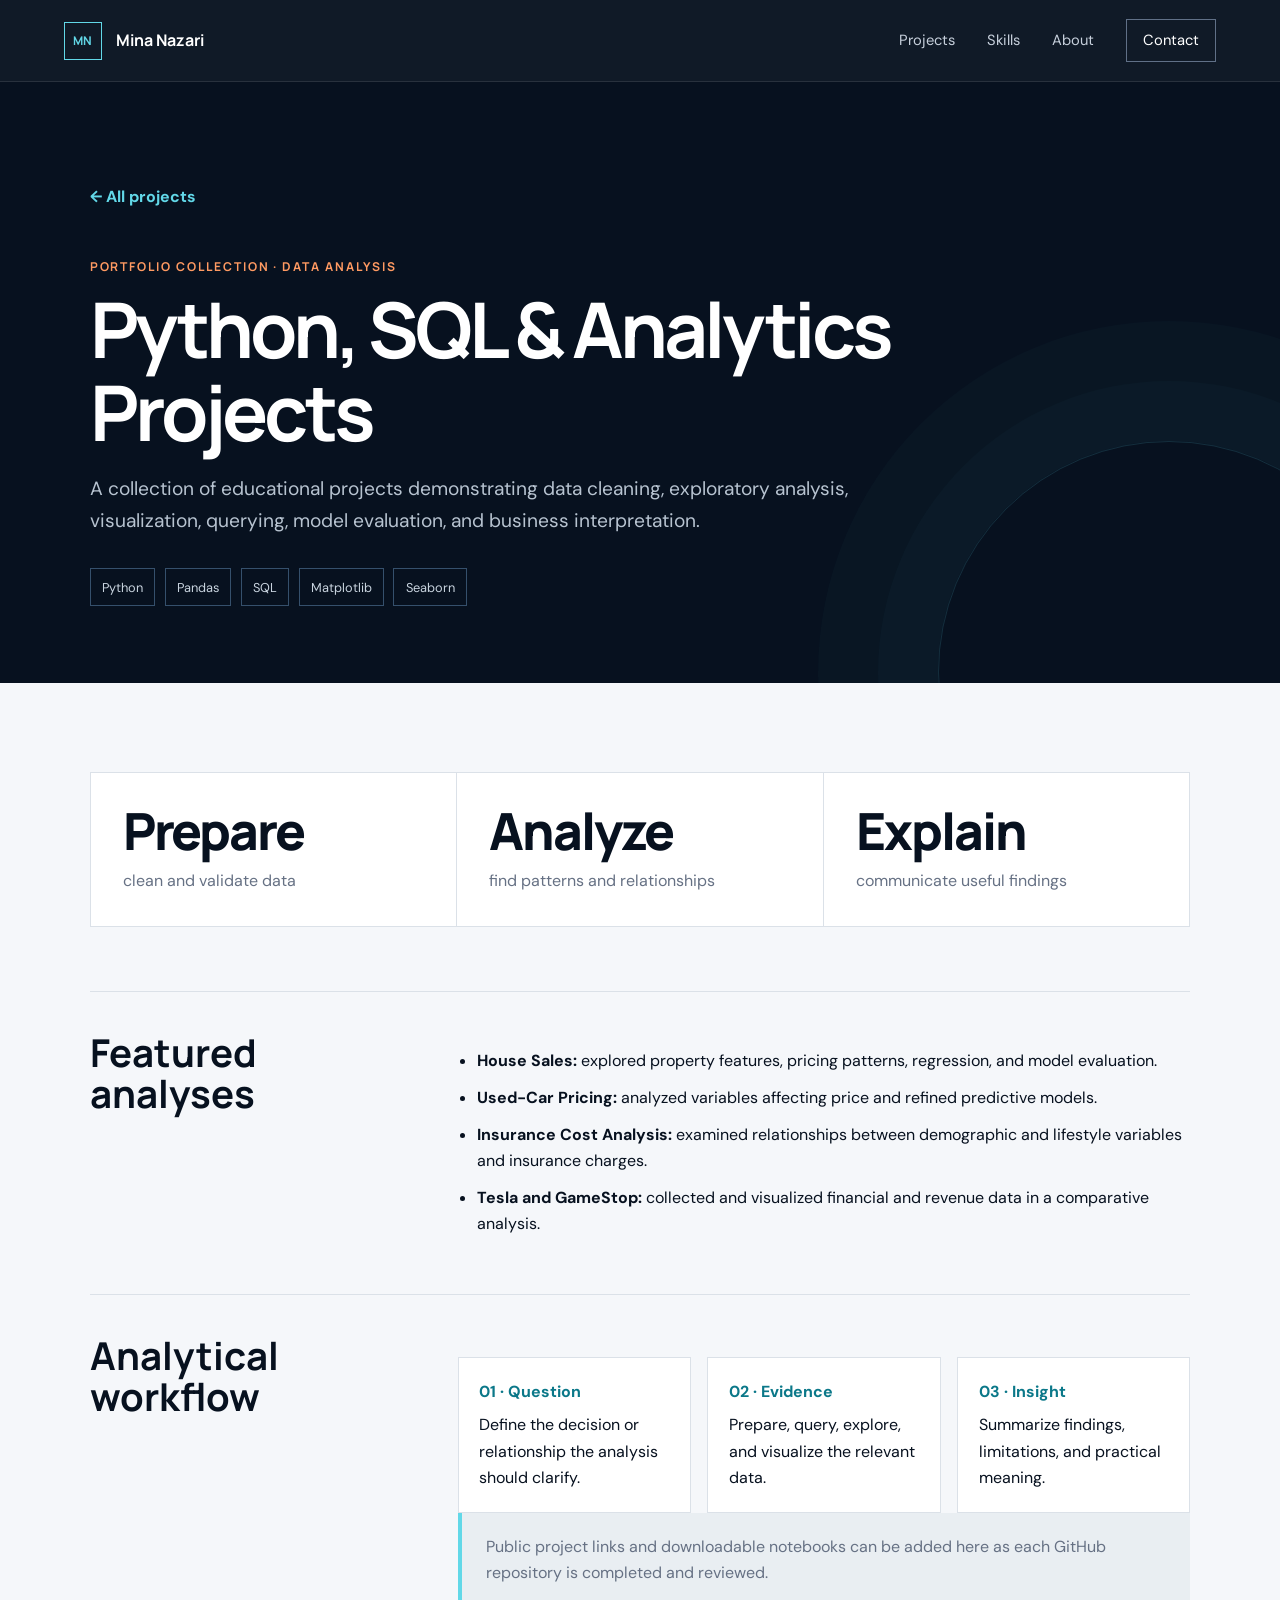
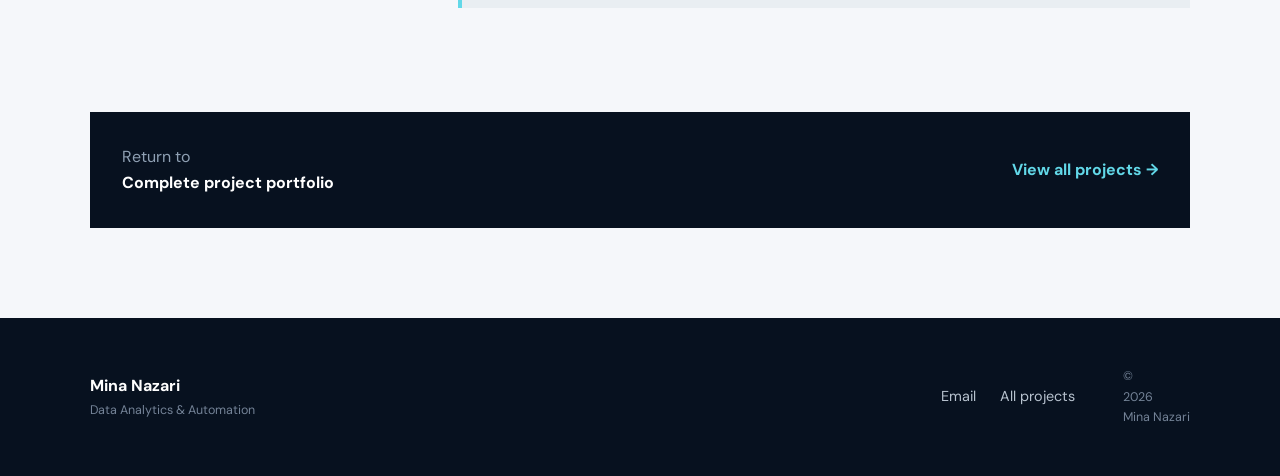
==== projects/data-analytics.html @ 059c9723 "Add files via upload" ====
<!doctype html><html lang="en"><head><meta charset="utf-8"><meta name="viewport" content="width=device-width,initial-scale=1"><meta name="description" content="Python, SQL and data analytics portfolio projects by Mina Nazari."><title>Data Analytics Projects | Mina Nazari</title><link rel="preconnect" href="https://fonts.googleapis.com"><link rel="preconnect" href="https://fonts.gstatic.com" crossorigin><link href="https://fonts.googleapis.com/css2?family=DM+Sans:wght@400;500;600;700&family=Manrope:wght@500;600;700;800&display=swap" rel="stylesheet"><link rel="stylesheet" href="../styles.css"></head>
<body class="project-page"><a class="skip-link" href="#main">Skip to content</a><header class="site-header"><a class="brand" href="../index.html"><span class="brand-mark">MN</span><span>Mina Nazari</span></a><button class="menu-button" aria-expanded="false" aria-controls="primary-nav">Menu</button><nav id="primary-nav"><a href="../index.html#work">Projects</a><a href="../index.html#skills">Skills</a><a href="../index.html#about">About</a><a class="nav-cta" href="mailto:minanazari@gmail.com">Contact</a></nav></header>
<main id="main"><section class="project-hero"><a class="back-link" href="../index.html#work">← All projects</a><p class="project-kicker">Portfolio collection · Data analysis</p><h1>Python, SQL & Analytics Projects</h1><p class="project-summary">A collection of educational projects demonstrating data cleaning, exploratory analysis, visualization, querying, model evaluation, and business interpretation.</p><div class="project-tags"><span>Python</span><span>Pandas</span><span>SQL</span><span>Matplotlib</span><span>Seaborn</span></div></section>
<div class="case-body"><section class="metric-row"><div class="metric"><strong>Prepare</strong><span>clean and validate data</span></div><div class="metric"><strong>Analyze</strong><span>find patterns and relationships</span></div><div class="metric"><strong>Explain</strong><span>communicate useful findings</span></div></section>
<section class="case-grid"><h2>Featured analyses</h2><div class="case-copy"><ul><li><strong>House Sales:</strong> explored property features, pricing patterns, regression, and model evaluation.</li><li><strong>Used-Car Pricing:</strong> analyzed variables affecting price and refined predictive models.</li><li><strong>Insurance Cost Analysis:</strong> examined relationships between demographic and lifestyle variables and insurance charges.</li><li><strong>Tesla and GameStop:</strong> collected and visualized financial and revenue data in a comparative analysis.</li></ul></div></section>
<section class="case-grid"><h2>Analytical workflow</h2><div class="case-copy"><div class="process-steps"><div><strong>01 · Question</strong>Define the decision or relationship the analysis should clarify.</div><div><strong>02 · Evidence</strong>Prepare, query, explore, and visualize the relevant data.</div><div><strong>03 · Insight</strong>Summarize findings, limitations, and practical meaning.</div></div><p class="privacy-note">Public project links and downloadable notebooks can be added here as each GitHub repository is completed and reviewed.</p></div></section>
<div class="next-project"><div><p>Return to</p><strong>Complete project portfolio</strong></div><a href="../index.html#work">View all projects →</a></div></div></main><footer class="project-footer"><div><strong>Mina Nazari</strong><span>Data Analytics & Automation</span></div><div class="footer-links"><a href="mailto:minanazari@gmail.com">Email</a><a href="../index.html#work">All projects</a></div><p>© <span id="year"></span> Mina Nazari</p></footer><script src="../script.js"></script></body></html>
---- styles.css ----
:root{--ink:#07111f;--ink-2:#0c1b2e;--paper:#f5f7fa;--white:#fff;--cyan:#62d8e8;--orange:#ff9a62;--muted:#667184;--line:#dbe1e8;--display:"Manrope",sans-serif;--body:"DM Sans",sans-serif}
*{box-sizing:border-box}html{scroll-behavior:smooth}body{margin:0;background:var(--paper);color:var(--ink);font:400 1rem/1.65 var(--body);overflow-x:hidden}a{color:inherit}button{font:inherit}.skip-link{position:fixed;top:-80px;left:1rem;background:#fff;padding:.75rem 1rem;z-index:100}.skip-link:focus{top:1rem}.site-header{height:82px;display:flex;align-items:center;justify-content:space-between;padding:0 clamp(1.25rem,5vw,5.5rem);background:rgba(7,17,31,.96);color:#fff;position:sticky;top:0;z-index:20;border-bottom:1px solid rgba(255,255,255,.1)}.brand{display:flex;align-items:center;gap:.85rem;text-decoration:none;font-family:var(--display);font-weight:700}.brand-mark{display:grid;place-items:center;width:38px;height:38px;border:1px solid var(--cyan);color:var(--cyan);font-size:.75rem;letter-spacing:.08em}.site-header nav{display:flex;align-items:center;gap:2rem}.site-header nav a{text-decoration:none;font-size:.92rem;color:#c7d0dc}.site-header nav a:hover{color:#fff}.nav-cta{border:1px solid #607087;padding:.55rem 1rem;color:#fff!important}.menu-button{display:none;background:transparent;border:1px solid #617085;color:white;padding:.45rem .7rem}.hero{min-height:690px;padding:clamp(4rem,8vw,7.5rem) clamp(1.25rem,7vw,8rem);display:grid;grid-template-columns:minmax(0,1.25fr) minmax(310px,.58fr);gap:clamp(3rem,7vw,8rem);align-items:center;background:var(--ink);color:white;position:relative;isolation:isolate}.hero:before{content:"";position:absolute;inset:0;z-index:-1;background-image:linear-gradient(rgba(98,216,232,.045) 1px,transparent 1px),linear-gradient(90deg,rgba(98,216,232,.045) 1px,transparent 1px);background-size:40px 40px;mask-image:linear-gradient(90deg,#000,transparent)}.hero:after{content:"";position:absolute;width:460px;height:460px;border-radius:50%;border:1px solid rgba(98,216,232,.13);left:-230px;bottom:-270px;box-shadow:0 0 0 65px rgba(98,216,232,.025),0 0 0 130px rgba(98,216,232,.018);z-index:-1}.eyebrow{text-transform:uppercase;letter-spacing:.17em;font-weight:700;font-size:.74rem;color:#607087;margin:0 0 1.4rem}.hero .eyebrow{color:var(--cyan);display:flex;align-items:center;gap:.7rem}.hero .eyebrow span{width:28px;height:1px;background:var(--cyan)}h1,h2,h3{font-family:var(--display);line-height:1.08;margin-top:0}h1{font-size:clamp(2.8rem,5.5vw,5.5rem);letter-spacing:-.05em;margin-bottom:1.6rem;max-width:900px}h1 em{font-style:normal;color:var(--cyan)}.intro{max-width:680px;color:#aeb9c7;font-size:clamp(1.05rem,1.4vw,1.25rem);line-height:1.7}.hero-actions{display:flex;flex-wrap:wrap;gap:1rem;margin-top:2.3rem}.button{display:inline-flex;align-items:center;justify-content:center;gap:.8rem;text-decoration:none;font-weight:700;padding:.9rem 1.25rem;border:1px solid transparent;transition:.2s ease}.button.primary{background:var(--orange);color:var(--ink)}.button.primary:hover{background:#ffb087;transform:translateY(-2px)}.button.secondary{border-color:#526176;color:#fff}.button.secondary:hover{border-color:var(--cyan)}.impact-panel{background:rgba(14,31,51,.86);padding:2rem;border:1px solid #243c57;box-shadow:18px 18px 0 rgba(98,216,232,.07)}.panel-label{text-transform:uppercase;letter-spacing:.15em;color:#8290a0;font-size:.72rem;font-weight:700}.impact-number{font:800 clamp(4rem,8vw,7.4rem)/1 var(--display);letter-spacing:-.07em;color:#fff;margin:1.5rem 0 .6rem}.impact-number span{color:var(--cyan)}.impact-panel>p{color:#c6cfda;margin:0 0 1.7rem}.impact-breakdown{display:grid;grid-template-columns:1fr 1fr;border-top:1px solid #324357;border-bottom:1px solid #324357}.impact-breakdown div{padding:1rem 0}.impact-breakdown div+div{border-left:1px solid #324357;padding-left:1rem}.impact-breakdown strong,.impact-breakdown span{display:block}.impact-breakdown strong{font:700 1.3rem var(--display);color:var(--orange)}.impact-breakdown span{font-size:.75rem;color:#8d9aab}.impact-panel small{display:block;color:#6e7e91;margin-top:1rem;font-size:.7rem}.signal-bar{display:flex;justify-content:center;align-items:center;gap:clamp(.8rem,3vw,3rem);padding:1.3rem;background:var(--white);border-bottom:1px solid var(--line);font:600 .75rem var(--display);letter-spacing:.11em;text-transform:uppercase;color:#536073;white-space:nowrap;overflow:hidden}.signal-bar i{width:3px;height:3px;border-radius:50%;background:var(--orange)}.section{padding:clamp(4.5rem,8vw,8rem) clamp(1.25rem,7vw,8rem)}.section-heading{display:grid;grid-template-columns:minmax(0,1fr) minmax(280px,420px);gap:3rem;align-items:end;margin-bottom:3rem}.section-heading h2,.about-section h2{font-size:clamp(2.2rem,4vw,4rem);letter-spacing:-.045em;margin-bottom:0}.section-heading>p{color:var(--muted);margin:0}.featured-card{display:grid;grid-template-columns:1.1fr .9fr;background:var(--white);border:1px solid var(--line)}.project-content{padding:clamp(2rem,4vw,4.5rem)}.project-meta{display:flex;gap:1rem;align-items:center;text-transform:uppercase;letter-spacing:.13em;font-size:.7rem;font-weight:700;color:#738094}.project-number{color:#9ca6b4;font:600 .72rem var(--display);letter-spacing:.15em}.project-content h3{font-size:clamp(2rem,3vw,3rem);margin:1.4rem 0}.project-content>p,.project-details p{color:var(--muted)}.outcomes{list-style:none;padding:0;margin:1.6rem 0}.outcomes li{margin:.65rem 0}.outcomes span{color:#168598;margin-right:.5rem}.tags{display:flex;flex-wrap:wrap;gap:.5rem;margin-top:1.5rem}.tags span{background:#edf2f5;border:1px solid #dce5ea;padding:.35rem .65rem;font-size:.72rem;font-weight:600;color:#506073}.text-button{background:none;border:0;padding:0;margin-top:2rem;color:#086f82;font-weight:700;cursor:pointer}.text-button span{display:inline-block;margin-left:.4rem}.project-details{border-top:1px solid var(--line);margin-top:1.5rem;padding-top:.7rem}.dashboard-art{background:#0b192a;color:#fff;margin:2rem;align-self:stretch;padding:1.5rem;min-height:470px;box-shadow:0 18px 35px rgba(7,17,31,.18);display:flex;flex-direction:column}.dash-top,.chart-label{display:flex;justify-content:space-between;align-items:center;font:600 .68rem var(--display);letter-spacing:.1em;color:#8292a5}.live-dot{color:#7bddc6}.live-dot:before{content:"";display:inline-block;width:6px;height:6px;background:#7bddc6;border-radius:50%;margin-right:.4rem}.dash-metrics{display:grid;grid-template-columns:1fr 1fr;gap:1rem;margin:2rem 0}.dash-metrics div{border:1px solid #263b52;padding:1rem}.dash-metrics small,.dash-metrics span{display:block;color:#718398;font-size:.66rem}.dash-metrics strong{display:block;font:700 2.2rem var(--display);margin:.3rem 0}.dash-metrics .trend{color:var(--cyan)}.bars{height:130px;display:flex;gap:10px;align-items:end;border-bottom:1px solid #33475d;padding:0 8px;margin:1rem 0 1.5rem;background:repeating-linear-gradient(to top,transparent 0,transparent 31px,#1a2a3d 32px)}.bars b{flex:1;background:linear-gradient(var(--cyan),#19778a);min-width:8px}.dash-list{display:grid;grid-template-columns:1fr auto;gap:.7rem;border-top:1px solid #21364b;padding-top:1.2rem;font-size:.7rem;color:#95a3b4}.dash-list b{color:var(--orange)}.data-note{margin:auto 0 0;color:#596b7f;font-size:.65rem}.project-grid{display:grid;grid-template-columns:repeat(2,1fr);gap:1rem;margin-top:1rem}.project-card{background:#fff;border:1px solid var(--line);padding:2rem;position:relative;transition:.2s ease}.project-card:hover{transform:translateY(-4px);border-color:#a9cbd1;box-shadow:0 15px 35px rgba(20,39,59,.07)}.project-card .project-number{position:absolute;right:1.5rem;top:1.5rem}.card-icon{width:48px;height:48px;background:var(--ink);color:var(--cyan);display:grid;place-items:center;font:700 .75rem var(--display);letter-spacing:.09em}.project-card h3{font-size:1.45rem;margin:1.8rem 0 .8rem}.project-card p{color:var(--muted)}.skill-section{background:#e9eef2}.skills-grid{display:grid;grid-template-columns:repeat(4,1fr);border-top:1px solid #cbd4dc;border-left:1px solid #cbd4dc}.skills-grid>div{padding:2rem;border-right:1px solid #cbd4dc;border-bottom:1px solid #cbd4dc}.skill-index{color:#138195;font:700 .72rem var(--display)}.skills-grid h3{font-size:1.25rem;margin:2.7rem 0 .75rem}.skills-grid p{color:var(--muted);font-size:.92rem}.about-section{background:var(--white);display:grid;grid-template-columns:1fr 1fr;gap:clamp(3rem,8vw,9rem)}.about-copy{font-size:1.1rem;color:var(--muted)}.about-copy .button{margin-top:1.3rem;font-size:1rem}footer{background:var(--ink);color:#fff;padding:3rem clamp(1.25rem,7vw,8rem);display:grid;grid-template-columns:1fr auto auto;gap:3rem;align-items:center}footer strong,footer span{display:block}footer span,footer p{color:#748397;font-size:.78rem}footer p{margin:0}.footer-links{display:flex;gap:1.5rem}.footer-links a{text-decoration:none;color:#b7c2ce;font-size:.9rem}.footer-links a:hover{color:var(--cyan)}
.case-study-button,.card-link{display:inline-flex;align-items:center;justify-content:space-between;gap:1rem;text-decoration:none;font-weight:700;transition:.2s ease}.case-study-button{margin-top:2rem;background:var(--ink);color:#fff;padding:.9rem 1.1rem;min-width:220px}.case-study-button:hover{background:#12304a;color:var(--cyan);transform:translateY(-2px)}.card-link{margin-top:auto;padding-top:1.5rem;color:#086f82;border-bottom:1px solid transparent;align-self:flex-start}.card-link:hover{color:var(--ink);border-bottom-color:var(--orange)}.project-card{display:flex;flex-direction:column}
.project-page{background:var(--paper)}.project-hero{padding:clamp(4rem,8vw,7rem) clamp(1.25rem,7vw,8rem) clamp(3rem,6vw,5rem);background:var(--ink);color:#fff;position:relative;overflow:hidden}.project-hero:after{content:"";position:absolute;right:-120px;bottom:-220px;width:460px;height:460px;border:1px solid rgba(98,216,232,.15);border-radius:50%;box-shadow:0 0 0 60px rgba(98,216,232,.025),0 0 0 120px rgba(98,216,232,.018)}.project-hero>*{position:relative;z-index:1}.back-link{display:inline-flex;gap:.5rem;color:var(--cyan);text-decoration:none;font-weight:700;margin-bottom:2.2rem}.back-link:hover{color:#fff}.project-kicker{font:700 .76rem var(--display);letter-spacing:.16em;text-transform:uppercase;color:var(--orange)}.project-hero h1{max-width:960px;margin:.8rem 0 1.2rem;font-size:clamp(2.8rem,6vw,5.6rem)}.project-summary{max-width:780px;color:#b7c3d0;font-size:clamp(1.05rem,1.5vw,1.25rem)}.project-tags{display:flex;flex-wrap:wrap;gap:.6rem;margin-top:2rem}.project-tags span{border:1px solid #35506c;padding:.45rem .7rem;color:#c9d4df;font-size:.8rem}.case-body{padding:clamp(3rem,7vw,6rem) clamp(1.25rem,7vw,8rem);max-width:1440px;margin:auto}.metric-row{display:grid;grid-template-columns:repeat(3,1fr);gap:1px;background:var(--line);border:1px solid var(--line);margin-bottom:4rem}.metric{background:#fff;padding:2rem}.metric strong{display:block;font:800 clamp(2rem,4vw,3.8rem)/1 var(--display);letter-spacing:-.04em;color:var(--ink)}.metric span{display:block;margin-top:.7rem;color:var(--muted)}.case-grid{display:grid;grid-template-columns:minmax(220px,.38fr) minmax(0,1fr);gap:clamp(2rem,7vw,7rem);padding:2.5rem 0;border-top:1px solid var(--line)}.case-grid h2{font-size:clamp(1.6rem,3vw,2.4rem);margin:0}.case-copy{max-width:760px}.case-copy p{color:var(--muted);margin-top:0}.case-copy ul{padding-left:1.2rem}.case-copy li{margin:.65rem 0}.process-steps{display:grid;grid-template-columns:repeat(3,1fr);gap:1rem;margin-top:1.4rem}.process-steps div{background:#fff;border:1px solid var(--line);padding:1.3rem}.process-steps strong{display:block;color:#0b7889;margin-bottom:.45rem}.privacy-note{background:#e9eef2;border-left:4px solid var(--cyan);padding:1.3rem 1.5rem;color:#425064;margin-top:2rem}.next-project{display:flex;justify-content:space-between;align-items:center;gap:2rem;background:var(--ink);color:#fff;padding:2rem;margin-top:3rem}.next-project p{margin:0;color:#8fa0b3}.next-project a{color:var(--cyan);font-weight:700;text-decoration:none}.project-footer{margin-top:0}
@media(max-width:900px){.hero{grid-template-columns:1fr;min-height:auto}.impact-panel{max-width:620px}.featured-card{grid-template-columns:1fr}.dashboard-art{margin:0;min-height:430px}.skills-grid{grid-template-columns:repeat(2,1fr)}.section-heading{grid-template-columns:1fr}.about-section{grid-template-columns:1fr}.site-header nav{display:none;position:absolute;top:82px;left:0;right:0;background:#0b192a;padding:1.5rem;flex-direction:column;align-items:stretch}.site-header nav.open{display:flex}.menu-button{display:block}footer{grid-template-columns:1fr}.footer-links{flex-wrap:wrap}.case-grid{grid-template-columns:1fr}.metric-row{grid-template-columns:1fr}.process-steps{grid-template-columns:1fr}.next-project{align-items:flex-start;flex-direction:column}}
@media(max-width:620px){h1{font-size:2.75rem}.hero{padding-top:4rem}.project-grid{grid-template-columns:1fr}.skills-grid{grid-template-columns:1fr}.impact-breakdown{grid-template-columns:1fr}.impact-breakdown div+div{border-left:0;border-top:1px solid #324357;padding-left:0}.signal-bar{justify-content:flex-start}.project-content{padding:1.5rem}.dashboard-art{padding:1rem}.dash-metrics{grid-template-columns:1fr}.site-header{height:70px}.site-header nav{top:70px}}
@media(prefers-reduced-motion:reduce){html{scroll-behavior:auto}*{transition:none!important}}
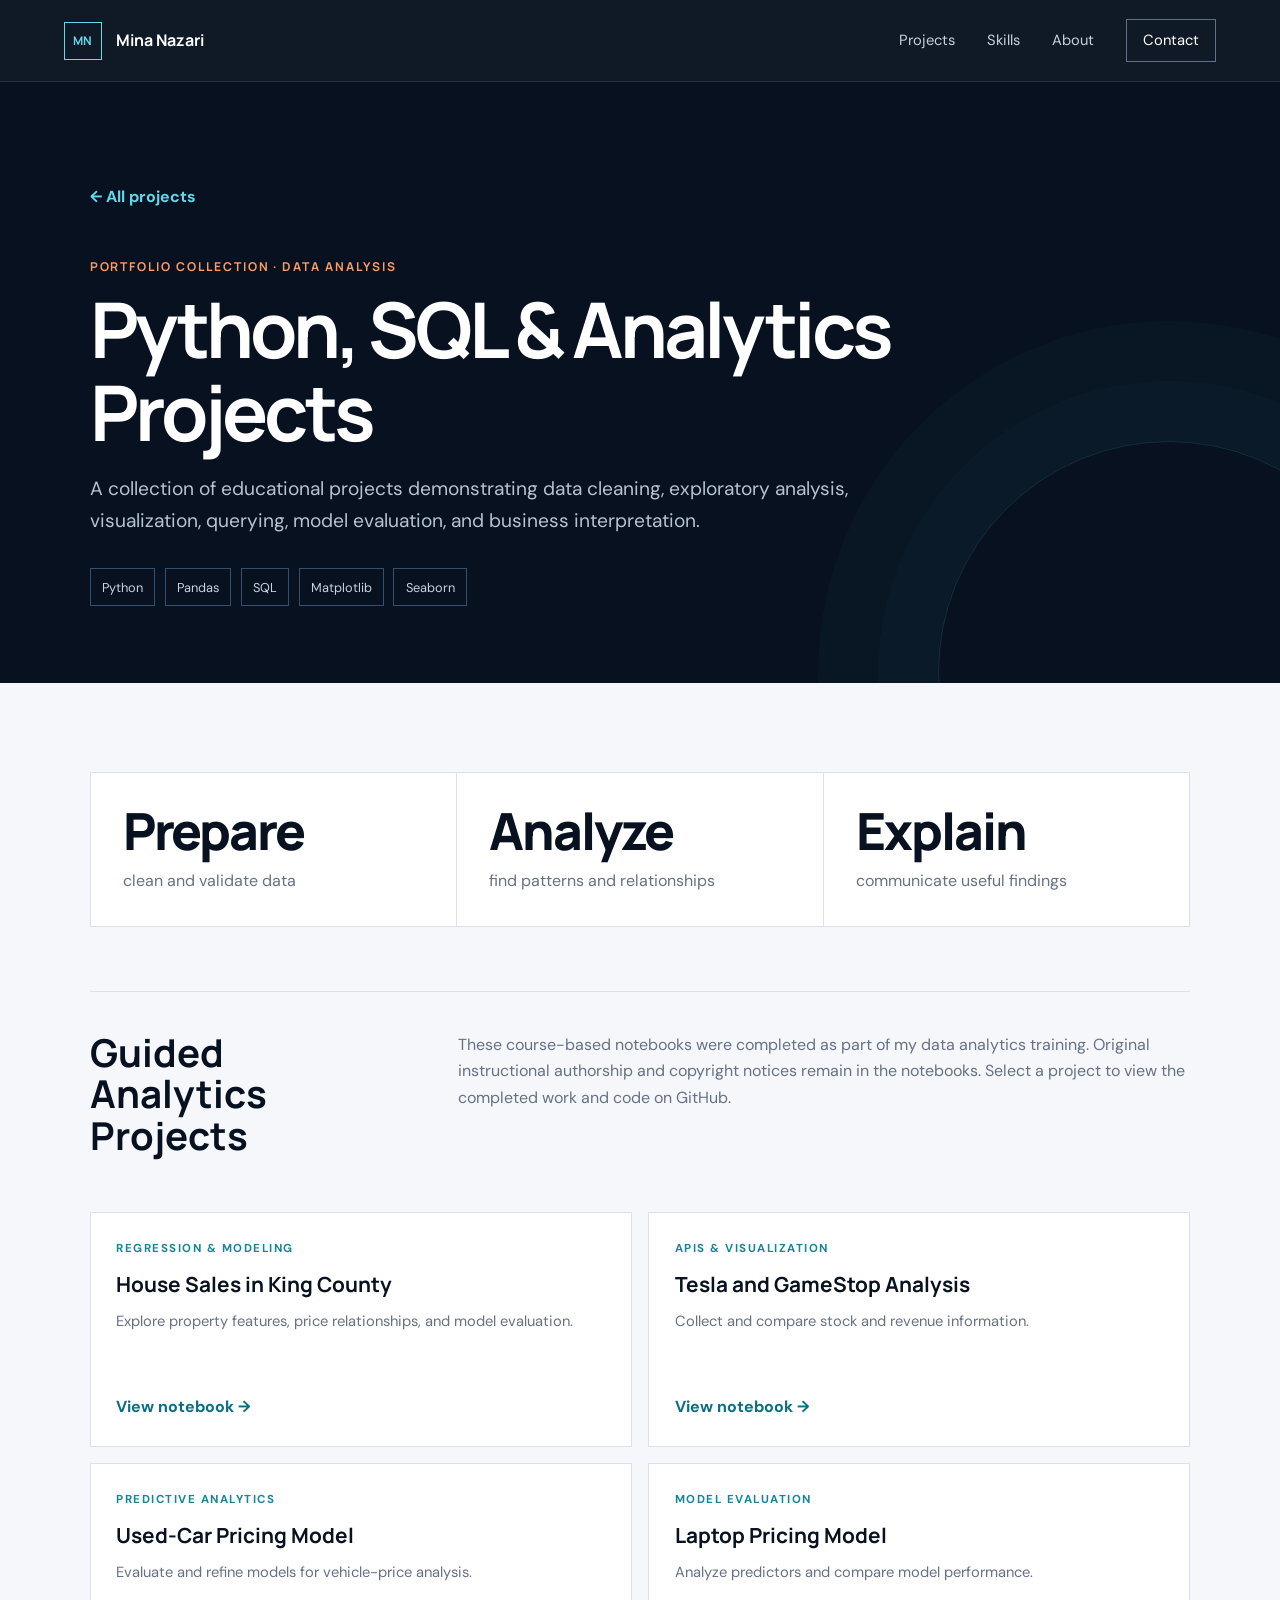
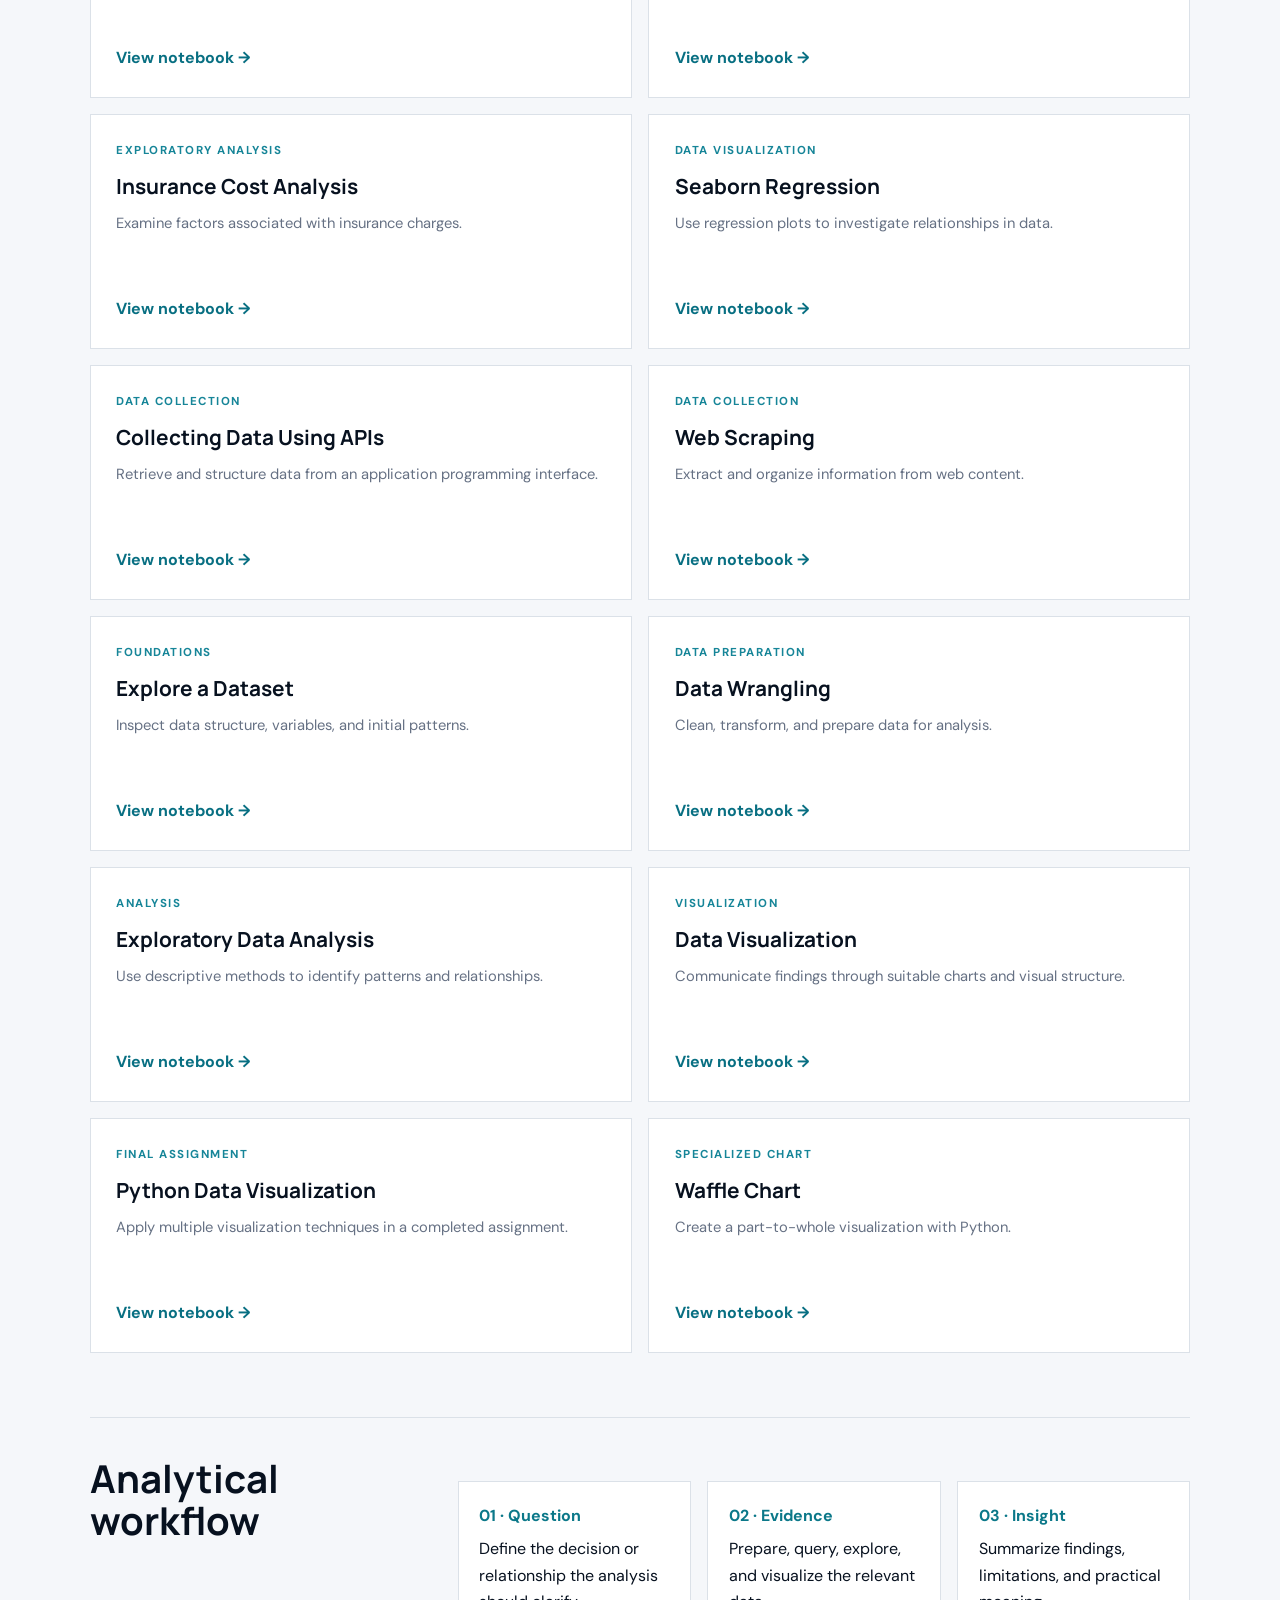
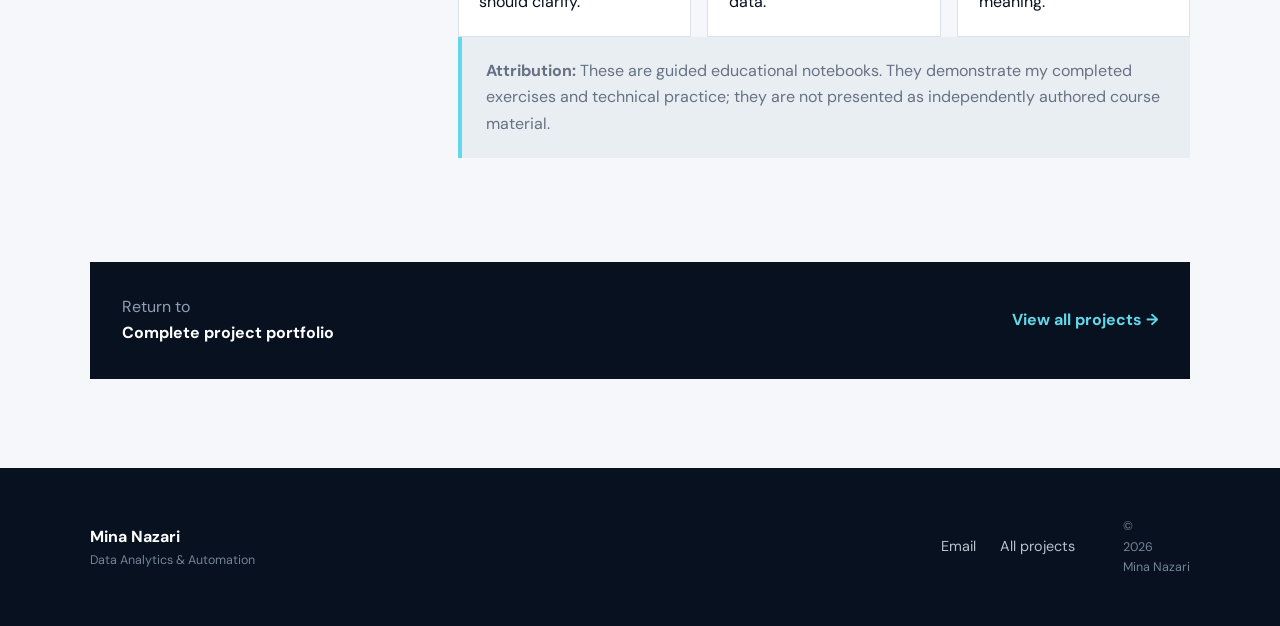
==== commit 00df68f8: "Add files via upload" ====
--- a/projects/data-analytics.html
+++ b/projects/data-analytics.html
@@ -2,6 +2,22 @@
 <body class="project-page"><a class="skip-link" href="#main">Skip to content</a><header class="site-header"><a class="brand" href="../index.html"><span class="brand-mark">MN</span><span>Mina Nazari</span></a><button class="menu-button" aria-expanded="false" aria-controls="primary-nav">Menu</button><nav id="primary-nav"><a href="../index.html#work">Projects</a><a href="../index.html#skills">Skills</a><a href="../index.html#about">About</a><a class="nav-cta" href="mailto:minanazari@gmail.com">Contact</a></nav></header>
 <main id="main"><section class="project-hero"><a class="back-link" href="../index.html#work">← All projects</a><p class="project-kicker">Portfolio collection · Data analysis</p><h1>Python, SQL & Analytics Projects</h1><p class="project-summary">A collection of educational projects demonstrating data cleaning, exploratory analysis, visualization, querying, model evaluation, and business interpretation.</p><div class="project-tags"><span>Python</span><span>Pandas</span><span>SQL</span><span>Matplotlib</span><span>Seaborn</span></div></section>
 <div class="case-body"><section class="metric-row"><div class="metric"><strong>Prepare</strong><span>clean and validate data</span></div><div class="metric"><strong>Analyze</strong><span>find patterns and relationships</span></div><div class="metric"><strong>Explain</strong><span>communicate useful findings</span></div></section>
-<section class="case-grid"><h2>Featured analyses</h2><div class="case-copy"><ul><li><strong>House Sales:</strong> explored property features, pricing patterns, regression, and model evaluation.</li><li><strong>Used-Car Pricing:</strong> analyzed variables affecting price and refined predictive models.</li><li><strong>Insurance Cost Analysis:</strong> examined relationships between demographic and lifestyle variables and insurance charges.</li><li><strong>Tesla and GameStop:</strong> collected and visualized financial and revenue data in a comparative analysis.</li></ul></div></section>
-<section class="case-grid"><h2>Analytical workflow</h2><div class="case-copy"><div class="process-steps"><div><strong>01 · Question</strong>Define the decision or relationship the analysis should clarify.</div><div><strong>02 · Evidence</strong>Prepare, query, explore, and visualize the relevant data.</div><div><strong>03 · Insight</strong>Summarize findings, limitations, and practical meaning.</div></div><p class="privacy-note">Public project links and downloadable notebooks can be added here as each GitHub repository is completed and reviewed.</p></div></section>
+<section class="case-grid"><h2>Guided Analytics Projects</h2><div class="case-copy"><p>These course-based notebooks were completed as part of my data analytics training. Original instructional authorship and copyright notices remain in the notebooks. Select a project to view the completed work and code on GitHub.</p></div></section>
+<section class="guided-grid" aria-label="Guided analytics project links">
+  <a class="guided-card" href="https://github.com/minanazari12345/data-analytics-projects/blob/main/House_Sales_in_King_Count_USA-20231003-1696291200.jupyterlite%20(2).ipynb" target="_blank" rel="noreferrer"><span>Regression & modeling</span><strong>House Sales in King County</strong><small>Explore property features, price relationships, and model evaluation.</small><b>View notebook →</b></a>
+  <a class="guided-card" href="https://github.com/minanazari12345/data-analytics-projects/blob/main/final-tesla-gamestop.ipynb" target="_blank" rel="noreferrer"><span>APIs & visualization</span><strong>Tesla and GameStop Analysis</strong><small>Collect and compare stock and revenue information.</small><b>View notebook →</b></a>
+  <a class="guided-card" href="https://github.com/minanazari12345/data-analytics-projects/blob/main/used-car-model-evaluation-refinement-course7-week5.ipynb" target="_blank" rel="noreferrer"><span>Predictive analytics</span><strong>Used-Car Pricing Model</strong><small>Evaluate and refine models for vehicle-price analysis.</small><b>View notebook →</b></a>
+  <a class="guided-card" href="https://github.com/minanazari12345/data-analytics-projects/blob/main/laptop-pricing-model-evaluation-refinement-course7-week5.ipynb" target="_blank" rel="noreferrer"><span>Model evaluation</span><strong>Laptop Pricing Model</strong><small>Analyze predictors and compare model performance.</small><b>View notebook →</b></a>
+  <a class="guided-card" href="https://github.com/minanazari12345/data-analytics-projects/blob/main/practice-insurance-cost-analysis.ipynb" target="_blank" rel="noreferrer"><span>Exploratory analysis</span><strong>Insurance Cost Analysis</strong><small>Examine factors associated with insurance charges.</small><b>View notebook →</b></a>
+  <a class="guided-card" href="https://github.com/minanazari12345/data-analytics-projects/blob/main/seaborn-regression.ipynb" target="_blank" rel="noreferrer"><span>Data visualization</span><strong>Seaborn Regression</strong><small>Use regression plots to investigate relationships in data.</small><b>View notebook →</b></a>
+  <a class="guided-card" href="https://github.com/minanazari12345/data-analytics-projects/blob/main/Collecting%20Data%20Using%20APIs.ipynb" target="_blank" rel="noreferrer"><span>Data collection</span><strong>Collecting Data Using APIs</strong><small>Retrieve and structure data from an application programming interface.</small><b>View notebook →</b></a>
+  <a class="guided-card" href="https://github.com/minanazari12345/data-analytics-projects/blob/main/Web-Scraping-Lab%20(2).ipynb" target="_blank" rel="noreferrer"><span>Data collection</span><strong>Web Scraping</strong><small>Extract and organize information from web content.</small><b>View notebook →</b></a>
+  <a class="guided-card" href="https://github.com/minanazari12345/data-analytics-projects/blob/main/M1ExploreDataSet-lab.ipynb" target="_blank" rel="noreferrer"><span>Foundations</span><strong>Explore a Dataset</strong><small>Inspect data structure, variables, and initial patterns.</small><b>View notebook →</b></a>
+  <a class="guided-card" href="https://github.com/minanazari12345/data-analytics-projects/blob/main/M2DataWrangling-lab%20(1).ipynb" target="_blank" rel="noreferrer"><span>Data preparation</span><strong>Data Wrangling</strong><small>Clean, transform, and prepare data for analysis.</small><b>View notebook →</b></a>
+  <a class="guided-card" href="https://github.com/minanazari12345/data-analytics-projects/blob/main/M3ExploratoryDataAnalysis-lab%20(2).ipynb" target="_blank" rel="noreferrer"><span>Analysis</span><strong>Exploratory Data Analysis</strong><small>Use descriptive methods to identify patterns and relationships.</small><b>View notebook →</b></a>
+  <a class="guided-card" href="https://github.com/minanazari12345/data-analytics-projects/blob/main/M4DataVisualization-lab%20(2).ipynb" target="_blank" rel="noreferrer"><span>Visualization</span><strong>Data Visualization</strong><small>Communicate findings through suitable charts and visual structure.</small><b>View notebook →</b></a>
+  <a class="guided-card" href="https://github.com/minanazari12345/data-analytics-projects/blob/main/dv0101en-exercise-final-assignment-part-1-20230614-1686700800-jupyterlite.ipynb" target="_blank" rel="noreferrer"><span>Final assignment</span><strong>Python Data Visualization</strong><small>Apply multiple visualization techniques in a completed assignment.</small><b>View notebook →</b></a>
+  <a class="guided-card" href="https://github.com/minanazari12345/data-analytics-projects/blob/main/wafflechart-copy1.ipynb" target="_blank" rel="noreferrer"><span>Specialized chart</span><strong>Waffle Chart</strong><small>Create a part-to-whole visualization with Python.</small><b>View notebook →</b></a>
+</section>
+<section class="case-grid"><h2>Analytical workflow</h2><div class="case-copy"><div class="process-steps"><div><strong>01 · Question</strong>Define the decision or relationship the analysis should clarify.</div><div><strong>02 · Evidence</strong>Prepare, query, explore, and visualize the relevant data.</div><div><strong>03 · Insight</strong>Summarize findings, limitations, and practical meaning.</div></div><p class="privacy-note"><strong>Attribution:</strong> These are guided educational notebooks. They demonstrate my completed exercises and technical practice; they are not presented as independently authored course material.</p></div></section>
 <div class="next-project"><div><p>Return to</p><strong>Complete project portfolio</strong></div><a href="../index.html#work">View all projects →</a></div></div></main><footer class="project-footer"><div><strong>Mina Nazari</strong><span>Data Analytics & Automation</span></div><div class="footer-links"><a href="mailto:minanazari@gmail.com">Email</a><a href="../index.html#work">All projects</a></div><p>© <span id="year"></span> Mina Nazari</p></footer><script src="../script.js"></script></body></html>
--- a/styles.css
+++ b/styles.css
@@ -4,4 +4,5 @@
 .project-page{background:var(--paper)}.project-hero{padding:clamp(4rem,8vw,7rem) clamp(1.25rem,7vw,8rem) clamp(3rem,6vw,5rem);background:var(--ink);color:#fff;position:relative;overflow:hidden}.project-hero:after{content:"";position:absolute;right:-120px;bottom:-220px;width:460px;height:460px;border:1px solid rgba(98,216,232,.15);border-radius:50%;box-shadow:0 0 0 60px rgba(98,216,232,.025),0 0 0 120px rgba(98,216,232,.018)}.project-hero>*{position:relative;z-index:1}.back-link{display:inline-flex;gap:.5rem;color:var(--cyan);text-decoration:none;font-weight:700;margin-bottom:2.2rem}.back-link:hover{color:#fff}.project-kicker{font:700 .76rem var(--display);letter-spacing:.16em;text-transform:uppercase;color:var(--orange)}.project-hero h1{max-width:960px;margin:.8rem 0 1.2rem;font-size:clamp(2.8rem,6vw,5.6rem)}.project-summary{max-width:780px;color:#b7c3d0;font-size:clamp(1.05rem,1.5vw,1.25rem)}.project-tags{display:flex;flex-wrap:wrap;gap:.6rem;margin-top:2rem}.project-tags span{border:1px solid #35506c;padding:.45rem .7rem;color:#c9d4df;font-size:.8rem}.case-body{padding:clamp(3rem,7vw,6rem) clamp(1.25rem,7vw,8rem);max-width:1440px;margin:auto}.metric-row{display:grid;grid-template-columns:repeat(3,1fr);gap:1px;background:var(--line);border:1px solid var(--line);margin-bottom:4rem}.metric{background:#fff;padding:2rem}.metric strong{display:block;font:800 clamp(2rem,4vw,3.8rem)/1 var(--display);letter-spacing:-.04em;color:var(--ink)}.metric span{display:block;margin-top:.7rem;color:var(--muted)}.case-grid{display:grid;grid-template-columns:minmax(220px,.38fr) minmax(0,1fr);gap:clamp(2rem,7vw,7rem);padding:2.5rem 0;border-top:1px solid var(--line)}.case-grid h2{font-size:clamp(1.6rem,3vw,2.4rem);margin:0}.case-copy{max-width:760px}.case-copy p{color:var(--muted);margin-top:0}.case-copy ul{padding-left:1.2rem}.case-copy li{margin:.65rem 0}.process-steps{display:grid;grid-template-columns:repeat(3,1fr);gap:1rem;margin-top:1.4rem}.process-steps div{background:#fff;border:1px solid var(--line);padding:1.3rem}.process-steps strong{display:block;color:#0b7889;margin-bottom:.45rem}.privacy-note{background:#e9eef2;border-left:4px solid var(--cyan);padding:1.3rem 1.5rem;color:#425064;margin-top:2rem}.next-project{display:flex;justify-content:space-between;align-items:center;gap:2rem;background:var(--ink);color:#fff;padding:2rem;margin-top:3rem}.next-project p{margin:0;color:#8fa0b3}.next-project a{color:var(--cyan);font-weight:700;text-decoration:none}.project-footer{margin-top:0}
 @media(max-width:900px){.hero{grid-template-columns:1fr;min-height:auto}.impact-panel{max-width:620px}.featured-card{grid-template-columns:1fr}.dashboard-art{margin:0;min-height:430px}.skills-grid{grid-template-columns:repeat(2,1fr)}.section-heading{grid-template-columns:1fr}.about-section{grid-template-columns:1fr}.site-header nav{display:none;position:absolute;top:82px;left:0;right:0;background:#0b192a;padding:1.5rem;flex-direction:column;align-items:stretch}.site-header nav.open{display:flex}.menu-button{display:block}footer{grid-template-columns:1fr}.footer-links{flex-wrap:wrap}.case-grid{grid-template-columns:1fr}.metric-row{grid-template-columns:1fr}.process-steps{grid-template-columns:1fr}.next-project{align-items:flex-start;flex-direction:column}}
 @media(max-width:620px){h1{font-size:2.75rem}.hero{padding-top:4rem}.project-grid{grid-template-columns:1fr}.skills-grid{grid-template-columns:1fr}.impact-breakdown{grid-template-columns:1fr}.impact-breakdown div+div{border-left:0;border-top:1px solid #324357;padding-left:0}.signal-bar{justify-content:flex-start}.project-content{padding:1.5rem}.dashboard-art{padding:1rem}.dash-metrics{grid-template-columns:1fr}.site-header{height:70px}.site-header nav{top:70px}}
+.guided-grid{display:grid;grid-template-columns:repeat(2,minmax(0,1fr));gap:1rem;padding:1rem 0 4rem}.guided-card{display:flex;flex-direction:column;min-height:235px;background:#fff;border:1px solid var(--line);padding:1.6rem;text-decoration:none;transition:.2s ease}.guided-card:hover{transform:translateY(-4px);border-color:#8fc5ce;box-shadow:0 15px 35px rgba(20,39,59,.08)}.guided-card span{text-transform:uppercase;letter-spacing:.13em;font-size:.72rem;font-weight:700;color:#168598}.guided-card strong{font:700 1.3rem/1.25 var(--display);margin:.8rem 0;color:var(--ink)}.guided-card small{font-size:.92rem;line-height:1.55;color:var(--muted)}.guided-card b{margin-top:auto;padding-top:1rem;color:#086f82}@media(max-width:620px){.guided-grid{grid-template-columns:1fr}}
 @media(prefers-reduced-motion:reduce){html{scroll-behavior:auto}*{transition:none!important}}
